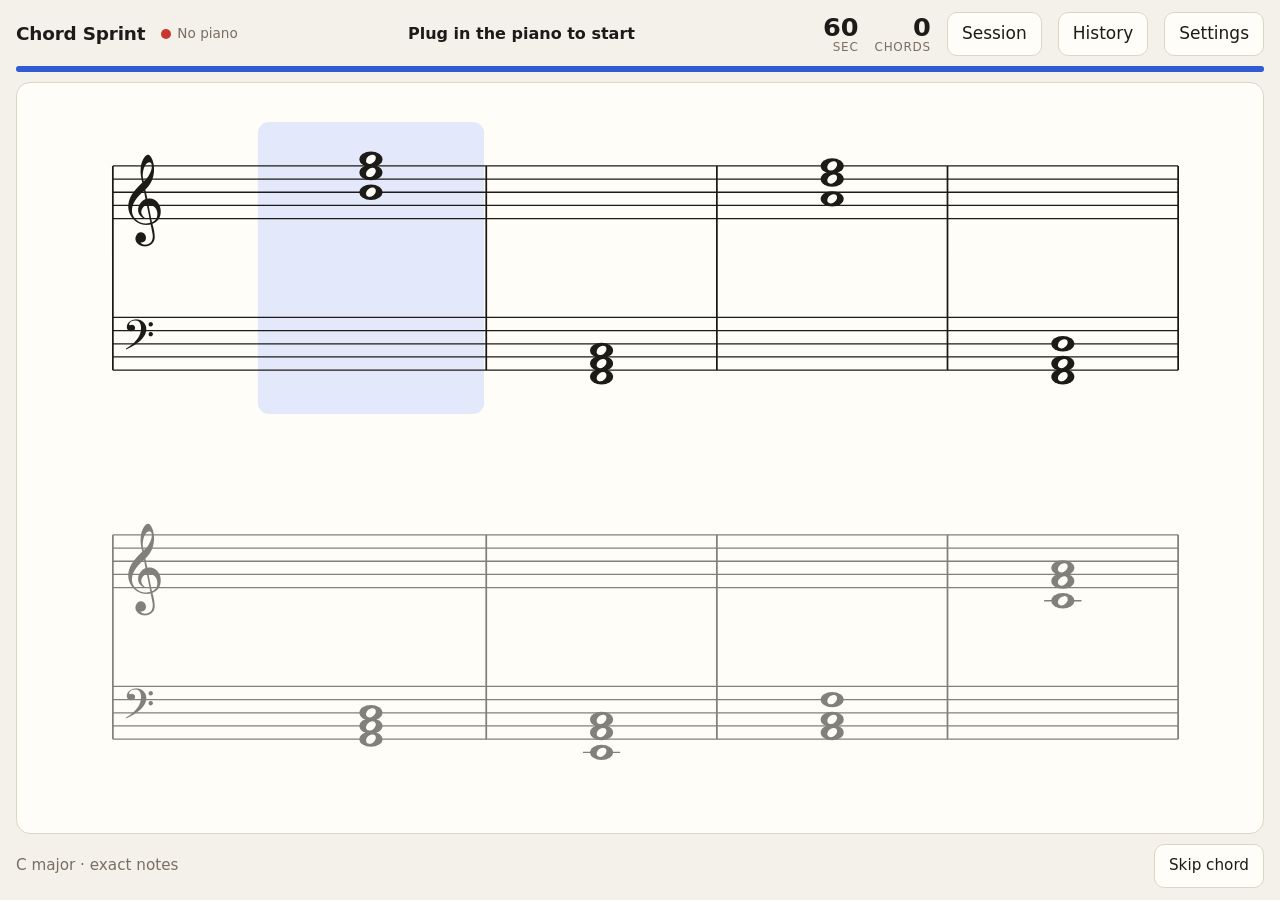
==== chord-sprint/index.html @ c919174d "Piano Practice iPad app: Score Stand + Chord Sprint in one app with USB MIDI and session recording -" ====
<!doctype html>
<html lang="en"><head><meta charset="utf-8">
<meta name="viewport" content="width=device-width,initial-scale=1,viewport-fit=cover,user-scalable=no">
<!-- Only our own files may load; no inline script or style. -->
<meta http-equiv="Content-Security-Policy" content="default-src 'none'; script-src 'self'; style-src 'self'; img-src 'self' data:; base-uri 'none'; form-action 'none'; object-src 'none'">
<meta name="referrer" content="no-referrer">
<title>Chord Sprint</title>
<link rel="stylesheet" href="sprint.css">
</head><body>
<div class="app">
  <header>
    <button id="musicbtn" hidden>‹ Music</button>
    <h1>Chord Sprint</h1>
    <div class="dev" id="dev"><span class="dot" id="dot"></span><span id="devname">No piano</span></div>
    <div class="status" id="status"></div>
    <div class="stat"><span class="big" id="time">60</span><span class="lbl">sec</span></div>
    <div class="stat"><span class="big" id="score">0</span><span class="lbl">chords</span></div>
    <button class="rec" id="rec" hidden><i></i><span id="rectext">0:00</span></button>
    <button id="sessbtn">Session</button>
    <button id="histbtn">History</button>
    <button id="gear" aria-label="Settings">Settings</button>
  </header>
  <div class="bar"><i id="timebar"></i></div>
  <div class="sheet" id="sheet"></div>
  <div class="foot"><span id="keyline"></span><span><button id="finish" hidden>Finish round</button> <button id="skip">Skip chord</button></span></div>
</div>

<div class="overlay" id="settings" hidden><div class="card">
  <h2>Settings</h2>
  <div class="row"><span class="lbl">Keys (each line picks one)</span><div class="chips" id="o-keys"></div></div>
  <div class="row"><span class="lbl">Chords</span><div class="chips" id="o-degs"></div></div>
  <div class="row"><span class="lbl">Inversions</span><div class="chips" id="o-inv"></div></div>
  <div class="row"><span class="lbl">Clef</span><div class="chips" id="o-clef"></div></div>
  <div class="row"><span class="lbl">Notes must be</span><div class="chips" id="o-exact"></div>
    <p class="hint">Exact means the same notes and octave as written. Any octave accepts the right three notes anywhere.</p></div>
  <div class="row"><span class="lbl">Round</span><div class="chips" id="o-dur"></div></div>
  <div class="actions"><button class="primary" id="o-done">Done</button></div>
</div></div>

<div class="overlay" id="session" hidden><div class="card">
  <h2>Practice session</h2>
  <p class="hint" id="s-hint">Records every note you play (timing, loudness, pedal) until you press Stop, including Chord Sprint rounds. It keeps recording while you read music in the Music screen; just keep the iPad awake and this app open. Afterwards, tap Share on the session and send the file to Claude.</p>
  <div><button class="primary big-btn" id="s-toggle">Start recording</button><span class="recnow" id="s-now"></span></div>
  <div id="s-list"></div>
  <div class="actions"><button id="s-done">Done</button></div>
</div></div>

<div class="overlay" id="history" hidden><div class="card hist">
  <h2>History</h2>
  <div id="h-body"></div>
  <div class="actions"><button class="primary" id="h-done">Done</button></div>
</div></div>

<div class="overlay" id="results" hidden><div class="card">
  <h2 id="r-title">Time!</h2>
  <div class="res"><div><b id="r-score">0</b>chords</div><div><b id="r-avg">0</b>sec each</div><div><b id="r-acc">0</b>first try</div></div>
  <p class="hint" id="r-best"></p>
  <div id="r-slowwrap"><span class="lbl">Slowest this round (they'll come up more)</span><div class="slow" id="r-slow"></div></div>
  <div class="actions"><button id="r-hist">History</button><button id="r-settings">Settings</button><button class="primary" id="r-again">Play again</button></div>
</div></div>

<script src="sprint.js"></script>
</body></html>
---- chord-sprint/sprint.css ----
/* Chord Sprint: read a line of triads on the grand staff, play each one on the piano.
   Input arrives as raw MIDI from the iPad app (window.midiIn) or from Web MIDI in desktop Chrome. */
:root{
  --bg:#f4f1ea; --paper:#fffdf8; --ink:#1d1b18; --muted:#776f63; --line:#ddd5c6;
  --accent:#2f5bd3; --accent-soft:#e3e9fb; --ok:#1f8a4c; --ok-soft:#dcf0e3; --bad:#c8372d; --bad-soft:#f8dedb;
  --body:system-ui,-apple-system,"Segoe UI",Roboto,sans-serif;
  --music:"Apple Symbols","Segoe UI Symbol","Noto Music","Bravura Text",serif;
}
@media (prefers-color-scheme:dark){:root:not([data-theme="light"]){
  --bg:#15140f; --paper:#1e1c17; --ink:#ece7dc; --muted:#a39b8d; --line:#3a362e;
  --accent:#86a3f5; --accent-soft:#232c45; --ok:#5fc48c; --ok-soft:#1b3326; --bad:#f08077; --bad-soft:#47221f; color-scheme:dark}}
:root[data-theme="dark"]{
  --bg:#15140f; --paper:#1e1c17; --ink:#ece7dc; --muted:#a39b8d; --line:#3a362e;
  --accent:#86a3f5; --accent-soft:#232c45; --ok:#5fc48c; --ok-soft:#1b3326; --bad:#f08077; --bad-soft:#47221f; color-scheme:dark}
*{box-sizing:border-box}
[hidden]{display:none!important}
html,body{height:100%}
body{margin:0;background:var(--bg);color:var(--ink);font-family:var(--body);font-size:17px;line-height:1.4;
  padding:max(12px,env(safe-area-inset-top)) max(16px,env(safe-area-inset-right)) max(12px,env(safe-area-inset-bottom)) max(16px,env(safe-area-inset-left));
  -webkit-user-select:none;user-select:none;-webkit-tap-highlight-color:transparent;overflow:hidden}
.app{height:100%;display:grid;grid-template-rows:auto 6px 1fr auto;gap:10px;max-width:1400px;margin:0 auto}
header{display:flex;align-items:center;gap:16px;min-height:44px}
header h1{font-size:1.15rem;font-weight:650;margin:0;letter-spacing:-.01em}
.status{flex:1;text-align:center;color:var(--muted);font-size:1rem}
.status b{color:var(--ink)}
.big{font-size:1.6rem;font-weight:650;font-variant-numeric:tabular-nums;color:var(--ink);min-width:3ch;text-align:right}
.lbl{font-size:.75rem;color:var(--muted);text-transform:uppercase;letter-spacing:.06em}
.stat{display:flex;flex-direction:column;align-items:flex-end;line-height:1.1}
.dev{display:flex;align-items:center;gap:6px;font-size:.85rem;color:var(--muted);max-width:180px;white-space:nowrap;overflow:hidden;text-overflow:ellipsis}
.dot{width:10px;height:10px;border-radius:50%;background:var(--bad);flex:none}
.dot.on{background:var(--ok)}
button{font:inherit;color:var(--ink);background:var(--paper);border:1px solid var(--line);border-radius:10px;padding:8px 14px;min-height:44px;touch-action:manipulation;cursor:pointer}
button.primary{background:var(--accent);border-color:var(--accent);color:#fff;font-weight:600}
.bar{height:6px;background:var(--line);border-radius:3px;overflow:hidden}
.bar i{display:block;height:100%;width:100%;background:var(--accent);transform-origin:left;transition:transform .2s linear}
.sheet{background:var(--paper);border:1px solid var(--line);border-radius:14px;padding:6px 8px;display:flex;flex-direction:column;justify-content:space-evenly;min-height:0;overflow:hidden}
.sheet svg{width:100%;height:auto;max-height:50%;display:block}
.sheet .next{opacity:.55}
.foot{display:flex;justify-content:space-between;align-items:center;gap:12px;color:var(--muted);font-size:.95rem}
svg line{stroke:var(--ink);stroke-width:1.2}
svg line.bl{stroke-width:1.6}
svg line.end{stroke-width:4}
svg .clef,svg .acc{fill:var(--ink);font-family:var(--music)}
svg .hd{fill:var(--ink)} svg .hole{fill:var(--paper)}
svg .curbar{fill:var(--accent-soft)}
svg .badbar{fill:var(--bad-soft)}
svg .ok .hd,svg .ok .acc{fill:var(--ok)}
svg .held .hd{fill:var(--accent)}
svg .wrong .hd,svg .wrong .acc{fill:var(--bad)} svg .wrong line{stroke:var(--bad)}
svg .name{fill:var(--ok);font:600 22px var(--body);text-anchor:middle}
svg .name.skip{fill:var(--bad)}
svg .roman{fill:var(--muted);font:500 17px var(--body);text-anchor:middle}
.overlay{position:fixed;inset:0;background:rgba(0,0,0,.35);display:grid;place-items:center;padding:16px;z-index:5}
.card{background:var(--paper);border:1px solid var(--line);border-radius:18px;padding:22px 24px;width:min(640px,100%);max-height:100%;overflow:auto;display:grid;gap:16px}
.card h2{margin:0;font-size:1.4rem}
.row{display:grid;gap:6px}
.chips{display:flex;flex-wrap:wrap;gap:8px}
.chips button{min-width:52px;padding:6px 12px}
.chips button[aria-pressed="true"]{background:var(--accent);border-color:var(--accent);color:#fff;font-weight:600}
.hint{color:var(--muted);font-size:.9rem;margin:0}
.res{display:grid;grid-template-columns:repeat(3,1fr);gap:10px;text-align:center}
.res div{background:var(--bg);border-radius:12px;padding:10px}
.res b{display:block;font-size:2rem;font-variant-numeric:tabular-nums}
.slow{display:grid;grid-template-columns:repeat(3,1fr);gap:10px}
.slow figure{margin:0;background:var(--bg);border-radius:12px;padding:6px;text-align:center;font-size:.9rem}
.slow svg{width:100%;height:auto}
.actions{display:flex;gap:10px;justify-content:flex-end}
.hist svg{width:100%;height:auto}
.hist .ax{fill:var(--muted);font:13px var(--body)}
.hist .grid{stroke:var(--line);stroke-width:1}
.hist polyline{fill:none;stroke:var(--accent);stroke-width:2.5}
.hist circle{fill:var(--accent)}
table{width:100%;border-collapse:collapse;font-size:.9rem;font-variant-numeric:tabular-nums}
th,td{text-align:left;padding:6px 4px;border-bottom:1px solid var(--line)}
th{color:var(--muted);font-weight:500;font-size:.8rem;text-transform:uppercase;letter-spacing:.04em}
.rec{display:flex;align-items:center;gap:6px;color:var(--bad);font-weight:600;font-variant-numeric:tabular-nums;font-size:.95rem;background:none;border:none;padding:0 4px;min-height:44px}
.rec i{width:11px;height:11px;border-radius:50%;background:var(--bad);animation:pulse 1.4s infinite}
@keyframes pulse{50%{opacity:.25}}
.big-btn{font-size:1.15rem;padding:14px 22px}
.big-btn.stop{background:var(--bad);border-color:var(--bad);color:#fff;font-weight:600}
.recnow{color:var(--bad);font-weight:600;margin-left:12px;font-variant-numeric:tabular-nums}
td button{min-height:36px;padding:4px 10px;font-size:.85rem}
@keyframes shake{25%{transform:translateX(-4px)}75%{transform:translateX(4px)}}
.shake{animation:shake .18s 2}
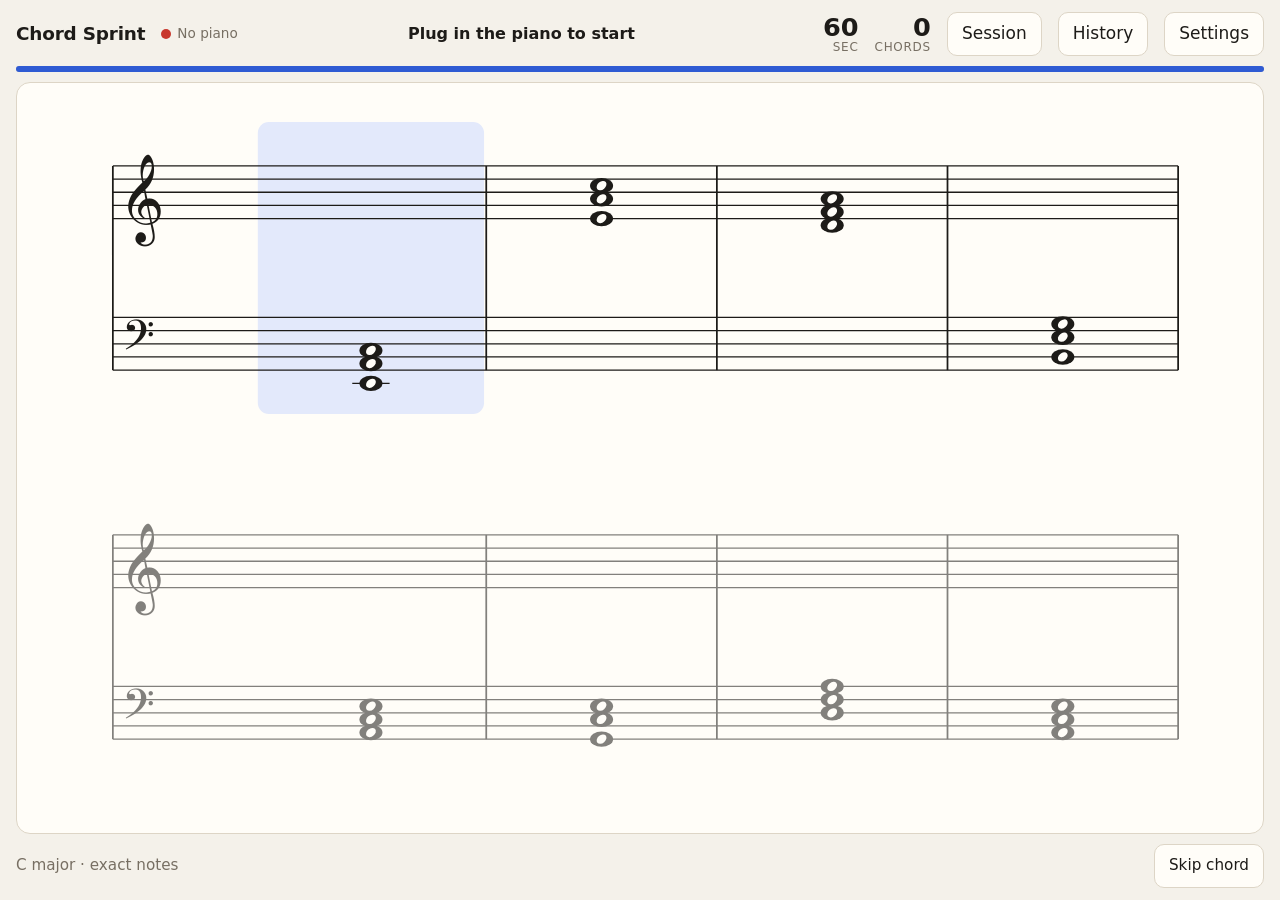
==== commit 19359d9a: "Fix Safari blob storage sync error; Chord Sprint feedback fixes and progressions mode - db.js: store" ====
--- a/chord-sprint/index.html
+++ b/chord-sprint/index.html
@@ -13,7 +13,7 @@
     <h1>Chord Sprint</h1>
     <div class="dev" id="dev"><span class="dot" id="dot"></span><span id="devname">No piano</span></div>
     <div class="status" id="status"></div>
-    <div class="stat"><span class="big" id="time">60</span><span class="lbl">sec</span></div>
+    <div class="stat"><span class="big" id="time">60</span><span class="lbl" id="timelbl">sec</span></div>
     <div class="stat"><span class="big" id="score">0</span><span class="lbl">chords</span></div>
     <button class="rec" id="rec" hidden><i></i><span id="rectext">0:00</span></button>
     <button id="sessbtn">Session</button>
@@ -28,6 +28,8 @@
 <div class="overlay" id="settings" hidden><div class="card">
   <h2>Settings</h2>
   <div class="row"><span class="lbl">Keys (each line picks one)</span><div class="chips" id="o-keys"></div></div>
+  <div class="row"><span class="lbl">Chords come</span><div class="chips" id="o-mode"></div>
+    <p class="hint">Progressions: each line is a common progression (like I–V–vi–IV) in smooth inversions, the way your hands move in real songs.</p></div>
   <div class="row"><span class="lbl">Chords</span><div class="chips" id="o-degs"></div></div>
   <div class="row"><span class="lbl">Inversions</span><div class="chips" id="o-inv"></div></div>
   <div class="row"><span class="lbl">Clef</span><div class="chips" id="o-clef"></div></div>
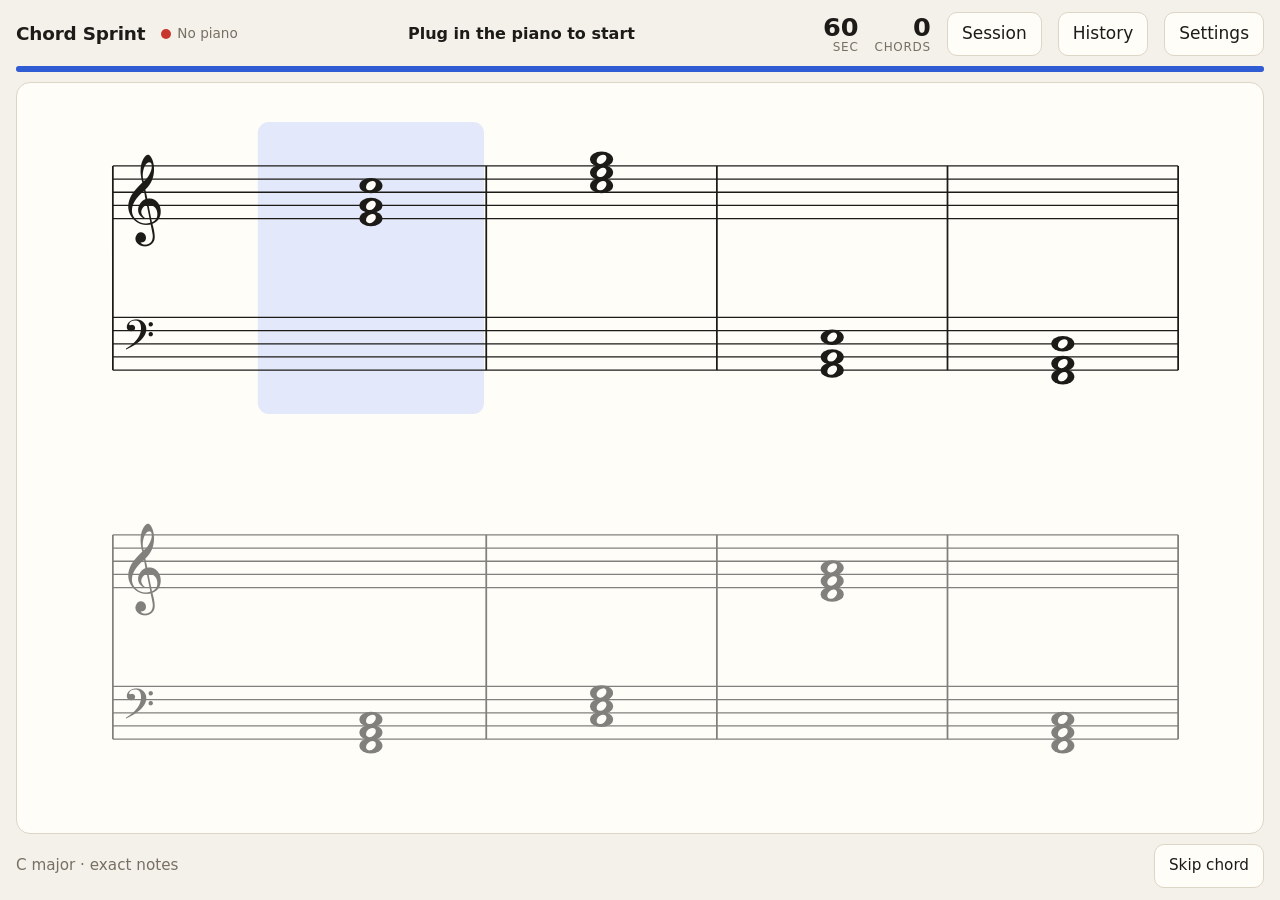
==== commit ed28d376: "Woodshed: one screen switcher (Music, Chord Sprint, Sessions) on every screen Sessions becomes its o" ====
--- a/chord-sprint/index.html
+++ b/chord-sprint/index.html
@@ -9,14 +9,15 @@
 </head><body>
 <div class="app">
   <header>
-    <button id="musicbtn" hidden>‹ Music</button>
-    <h1>Chord Sprint</h1>
+    <nav class="switch" id="appnav" aria-label="Screens" hidden><button data-go="music">Music</button><button class="on" aria-current="page">Chord Sprint</button><button data-go="sessions">Sessions</button></nav>
+    <h1 id="title">Chord Sprint</h1>
     <div class="dev" id="dev"><span class="dot" id="dot"></span><span id="devname">No piano</span></div>
     <div class="status" id="status"></div>
     <div class="stat"><span class="big" id="time">60</span><span class="lbl" id="timelbl">sec</span></div>
     <div class="stat"><span class="big" id="score">0</span><span class="lbl">chords</span></div>
     <button class="rec" id="rec" hidden><i></i><span id="rectext">0:00</span></button>
     <button id="sessbtn">Session</button>
+    <button class="apprec" id="apprec" hidden>● Record</button>
     <button id="histbtn">History</button>
     <button id="gear" aria-label="Settings">Settings</button>
   </header>
--- a/chord-sprint/sprint.css
+++ b/chord-sprint/sprint.css
@@ -73,6 +73,10 @@
 table{width:100%;border-collapse:collapse;font-size:.9rem;font-variant-numeric:tabular-nums}
 th,td{text-align:left;padding:6px 4px;border-bottom:1px solid var(--line)}
 th{color:var(--muted);font-weight:500;font-size:.8rem;text-transform:uppercase;letter-spacing:.04em}
+.switch{display:inline-flex;background:var(--line);border-radius:12px;padding:3px;gap:2px;flex:none}
+.switch button{border:none;background:transparent;border-radius:9px;min-height:40px;padding:8px 16px;color:var(--muted);font-weight:500}
+.switch button.on{background:var(--paper);color:var(--ink);font-weight:600;box-shadow:0 1px 3px rgba(0,0,0,.12)}
+.apprec{color:var(--bad);font-weight:600}
 .rec{display:flex;align-items:center;gap:6px;color:var(--bad);font-weight:600;font-variant-numeric:tabular-nums;font-size:.95rem;background:none;border:none;padding:0 4px;min-height:44px}
 .rec i{width:11px;height:11px;border-radius:50%;background:var(--bad);animation:pulse 1.4s infinite}
 @keyframes pulse{50%{opacity:.25}}
@@ -82,3 +86,14 @@
 td button{min-height:36px;padding:4px 10px;font-size:.85rem}
 @keyframes shake{25%{transform:translateX(-4px)}75%{transform:translateX(4px)}}
 .shake{animation:shake .18s 2}
+header h1,header button{white-space:nowrap}
+/* Portrait iPad: the status line drops below the header buttons. */
+@media (max-width:900px){
+  header{flex-wrap:wrap;row-gap:2px}
+  .status{order:10;flex-basis:100%;min-height:1.4em}
+  #devname{display:none}
+  header{gap:10px}
+  .switch button{padding:8px 12px}
+  #gear{font-size:0;padding:0 12px}
+  #gear::before{content:"⚙";font-size:1.3rem}
+}
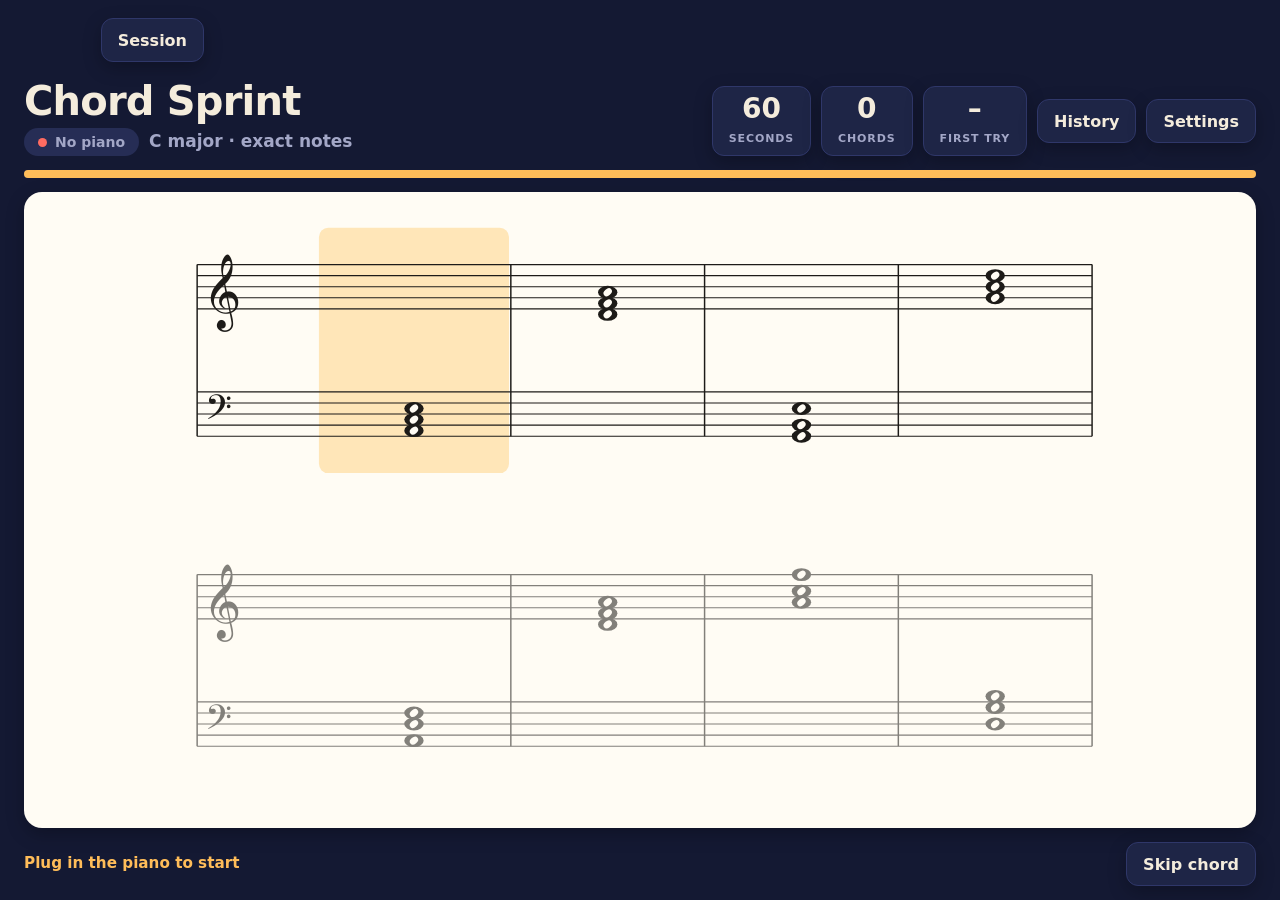
==== commit 111e5612: "Woodshed: Dusk look shared by Music, Chord Sprint and Sessions - theme.css holds the colors and type" ====
--- a/chord-sprint/index.html
+++ b/chord-sprint/index.html
@@ -5,25 +5,35 @@
 <meta http-equiv="Content-Security-Policy" content="default-src 'none'; script-src 'self'; style-src 'self'; img-src 'self' data:; base-uri 'none'; form-action 'none'; object-src 'none'">
 <meta name="referrer" content="no-referrer">
 <title>Chord Sprint</title>
+<link rel="stylesheet" href="../theme.css">
 <link rel="stylesheet" href="sprint.css">
 </head><body>
 <div class="app">
-  <header>
+  <header class="appbar">
+    <div class="brand" id="brand" hidden><img src="../icons/woodshed-mark.png" alt=""><span>Woodshed</span></div>
     <nav class="switch" id="appnav" aria-label="Screens" hidden><button data-go="music">Music</button><button class="on" aria-current="page">Chord Sprint</button><button data-go="sessions">Sessions</button></nav>
-    <h1 id="title">Chord Sprint</h1>
-    <div class="dev" id="dev"><span class="dot" id="dot"></span><span id="devname">No piano</span></div>
-    <div class="status" id="status"></div>
-    <div class="stat"><span class="big" id="time">60</span><span class="lbl" id="timelbl">sec</span></div>
-    <div class="stat"><span class="big" id="score">0</span><span class="lbl">chords</span></div>
-    <button class="rec" id="rec" hidden><i></i><span id="rectext">0:00</span></button>
-    <button id="sessbtn">Session</button>
-    <button class="apprec" id="apprec" hidden>● Record</button>
-    <button id="histbtn">History</button>
-    <button id="gear" aria-label="Settings">Settings</button>
+    <div class="appbar-end">
+      <button class="rec" id="rec" hidden><i></i><span id="rectext">0:00</span></button>
+      <button id="sessbtn">Session</button>
+      <button class="rec-btn" id="apprec" hidden>Record</button>
+    </div>
   </header>
+  <div class="page-head">
+    <div>
+      <h1 id="title">Chord Sprint</h1>
+      <p class="sub"><span class="chip" id="dev"><span class="dot" id="dot"></span><span id="devname">No piano</span></span><span id="keyline"></span></p>
+    </div>
+    <div class="stats">
+      <div class="stat-card"><b id="time">60</b><span id="timelbl">seconds</span></div>
+      <div class="stat-card"><b id="score">0</b><span>chords</span></div>
+      <div class="stat-card"><b id="acc">–</b><span>first try</span></div>
+      <button id="histbtn">History</button>
+      <button id="gear" aria-label="Settings">Settings</button>
+    </div>
+  </div>
   <div class="bar"><i id="timebar"></i></div>
   <div class="sheet" id="sheet"></div>
-  <div class="foot"><span id="keyline"></span><span><button id="finish" hidden>Finish round</button> <button id="skip">Skip chord</button></span></div>
+  <div class="foot"><span class="status" id="status"></span><span class="foot-btns"><button id="skip">Skip chord</button><button id="finish" hidden>End round</button></span></div>
 </div>
 
 <div class="overlay" id="settings" hidden><div class="card">
--- a/theme.css
+++ b/theme.css
@@ -0,0 +1,74 @@
+/* Woodshed look, shared by Music/Sessions (app.css) and Chord Sprint (sprint.css).
+   Colors come from the app icon: an indigo evening sky, lamplight amber, the warm red of the shed.
+   One deliberately dark theme: it's used at the piano, often in the evening. Music always sits on light paper. */
+:root {
+  --bg: #141933;
+  --surface: #1e2546;
+  --raised: #283058;
+  --well: #262d55;
+  --line: #2f3769;
+  --ink: #f4ecdc;
+  --muted: #a3a7c7;
+  --accent: #ffbd59;          /* lamplight */
+  --accent-ink: #2b1a05;
+  --accent-soft: rgba(255, 189, 89, 0.16);
+  --dusk: #e0766a;            /* sunset, used for Chord Sprint time in session timelines */
+  --ok: #6fd49a;
+  --bad: #ff6b61;
+  --rec: #ff5d55;
+  --rec-bg: #3a2340;
+  --rec-ink: #ffb3ad;
+  --paper: #fffcf4;
+  --paper-ink: #1d1b18;
+  --feature: linear-gradient(110deg, #2b3270, #7b4b78 60%, #c86a66);
+  --lift: 0 6px 18px rgba(0, 0, 0, 0.25);
+  --r: 18px;
+  --r-sm: 12px;
+  --display: ui-rounded, "SF Pro Rounded", "Nunito", system-ui, sans-serif;
+  --body: ui-rounded, "SF Pro Rounded", "Nunito", -apple-system, system-ui, sans-serif;
+  color-scheme: dark;
+}
+
+/* ---------- App bar: the same on every screen ---------- */
+.appbar { display: flex; align-items: center; gap: 16px; min-height: 52px; }
+.brand { display: flex; align-items: center; gap: 10px; font: 800 20px var(--display); letter-spacing: -0.01em; color: var(--ink); min-width: 180px; white-space: nowrap; }
+.brand img { width: 34px; height: 34px; border-radius: 9px; display: block; }
+.appbar .switch { margin: 0 auto; }
+.appbar-end { min-width: 180px; display: flex; justify-content: flex-end; gap: 8px; align-items: center; }
+.switch { display: inline-flex; gap: 4px; padding: 4px; border-radius: 999px; background: var(--well); }
+.switch button {
+  border: 0; background: none; border-radius: 999px; padding: 9px 20px; min-height: 40px;
+  color: var(--muted); font: 700 16px var(--body); cursor: pointer; white-space: nowrap;
+}
+.switch button.on { background: var(--accent); color: var(--accent-ink); box-shadow: var(--lift); cursor: default; }
+.rec-btn {
+  border: 0; border-radius: 999px; padding: 9px 18px; min-height: 40px; cursor: pointer;
+  background: var(--rec-bg); color: var(--rec-ink); font: 800 16px var(--body);
+  display: inline-flex; align-items: center; gap: 8px; white-space: nowrap;
+}
+.rec-btn::before { content: ""; width: 10px; height: 10px; border-radius: 50%; background: var(--rec); }
+
+/* ---------- Page heading ---------- */
+.page-head { display: flex; align-items: flex-end; justify-content: space-between; gap: 16px; flex-wrap: wrap; }
+.page-head h1 { margin: 0; font: 800 40px/1.05 var(--display); letter-spacing: -0.02em; color: var(--ink); text-wrap: balance; }
+.page-head .sub { margin: 6px 0 0; color: var(--muted); display: flex; align-items: center; gap: 10px; flex-wrap: wrap; }
+
+.pills { display: flex; gap: 4px; }
+.pills button { border: 0; background: none; border-radius: 999px; padding: 8px 16px; min-height: 40px; color: var(--muted); font: 700 16px var(--body); cursor: pointer; }
+.pills button.on { background: var(--ink); color: var(--bg); }
+
+.chip { display: inline-flex; align-items: center; gap: 8px; padding: 6px 14px; border-radius: 999px; background: var(--well); color: var(--muted); font: 700 14px var(--body); white-space: nowrap; }
+.chip .dot { width: 9px; height: 9px; border-radius: 50%; background: var(--bad); }
+.chip .dot.on { background: var(--ok); }
+
+.stat-card { background: var(--surface); border: 1px solid var(--line); border-radius: var(--r-sm); box-shadow: var(--lift); padding: 6px 16px; text-align: center; min-width: 88px; }
+.stat-card b { display: block; font: 800 28px/1.15 var(--display); font-variant-numeric: tabular-nums; color: var(--ink); }
+.stat-card span { font: 800 11px var(--body); letter-spacing: 0.08em; text-transform: uppercase; color: var(--muted); }
+
+@media (max-width: 900px) {
+  .brand { min-width: 0; }
+  .brand span { display: none; }
+  .appbar-end { min-width: 0; }
+  .switch button { padding: 9px 14px; }
+  .page-head h1 { font-size: 32px; }
+}
--- a/chord-sprint/sprint.css
+++ b/chord-sprint/sprint.css
@@ -1,39 +1,29 @@
 /* Chord Sprint: read a line of triads on the grand staff, play each one on the piano.
    Input arrives as raw MIDI from the iPad app (window.midiIn) or from Web MIDI in desktop Chrome. */
-:root{
-  --bg:#f4f1ea; --paper:#fffdf8; --ink:#1d1b18; --muted:#776f63; --line:#ddd5c6;
-  --accent:#2f5bd3; --accent-soft:#e3e9fb; --ok:#1f8a4c; --ok-soft:#dcf0e3; --bad:#c8372d; --bad-soft:#f8dedb;
-  --body:system-ui,-apple-system,"Segoe UI",Roboto,sans-serif;
-  --music:"Apple Symbols","Segoe UI Symbol","Noto Music","Bravura Text",serif;
-}
-@media (prefers-color-scheme:dark){:root:not([data-theme="light"]){
-  --bg:#15140f; --paper:#1e1c17; --ink:#ece7dc; --muted:#a39b8d; --line:#3a362e;
-  --accent:#86a3f5; --accent-soft:#232c45; --ok:#5fc48c; --ok-soft:#1b3326; --bad:#f08077; --bad-soft:#47221f; color-scheme:dark}}
-:root[data-theme="dark"]{
-  --bg:#15140f; --paper:#1e1c17; --ink:#ece7dc; --muted:#a39b8d; --line:#3a362e;
-  --accent:#86a3f5; --accent-soft:#232c45; --ok:#5fc48c; --ok-soft:#1b3326; --bad:#f08077; --bad-soft:#47221f; color-scheme:dark}
+/* Colors and fonts come from ../theme.css (shared with the Music and Sessions screens).
+   The music itself is drawn on light paper, so .sheet and the results figures switch to paper colors. */
+:root{--music:"Apple Symbols","Segoe UI Symbol","Noto Music","Bravura Text",serif;--bad-soft:rgba(255,107,97,.18)}
+.sheet,.slow figure{--ink:var(--paper-ink);--paper:#fffcf4;--muted:#776f63;--line:#ddd5c6;--accent:#c97a12;--accent-soft:#ffe6b8;
+  --ok:#1f8a4c;--bad:#c8372d;--bad-soft:#f8dedb;color:var(--paper-ink)}
 *{box-sizing:border-box}
 [hidden]{display:none!important}
 html,body{height:100%}
-body{margin:0;background:var(--bg);color:var(--ink);font-family:var(--body);font-size:17px;line-height:1.4;
-  padding:max(12px,env(safe-area-inset-top)) max(16px,env(safe-area-inset-right)) max(12px,env(safe-area-inset-bottom)) max(16px,env(safe-area-inset-left));
+body{margin:0;background:var(--bg);color:var(--ink);font:500 17px/1.4 var(--body);
+  padding:max(14px,env(safe-area-inset-top)) max(24px,env(safe-area-inset-right)) max(14px,env(safe-area-inset-bottom)) max(24px,env(safe-area-inset-left));
   -webkit-user-select:none;user-select:none;-webkit-tap-highlight-color:transparent;overflow:hidden}
-.app{height:100%;display:grid;grid-template-rows:auto 6px 1fr auto;gap:10px;max-width:1400px;margin:0 auto}
-header{display:flex;align-items:center;gap:16px;min-height:44px}
-header h1{font-size:1.15rem;font-weight:650;margin:0;letter-spacing:-.01em}
-.status{flex:1;text-align:center;color:var(--muted);font-size:1rem}
-.status b{color:var(--ink)}
-.big{font-size:1.6rem;font-weight:650;font-variant-numeric:tabular-nums;color:var(--ink);min-width:3ch;text-align:right}
-.lbl{font-size:.75rem;color:var(--muted);text-transform:uppercase;letter-spacing:.06em}
-.stat{display:flex;flex-direction:column;align-items:flex-end;line-height:1.1}
-.dev{display:flex;align-items:center;gap:6px;font-size:.85rem;color:var(--muted);max-width:180px;white-space:nowrap;overflow:hidden;text-overflow:ellipsis}
-.dot{width:10px;height:10px;border-radius:50%;background:var(--bad);flex:none}
-.dot.on{background:var(--ok)}
-button{font:inherit;color:var(--ink);background:var(--paper);border:1px solid var(--line);border-radius:10px;padding:8px 14px;min-height:44px;touch-action:manipulation;cursor:pointer}
-button.primary{background:var(--accent);border-color:var(--accent);color:#fff;font-weight:600}
-.bar{height:6px;background:var(--line);border-radius:3px;overflow:hidden}
+.app{height:100%;display:grid;grid-template-rows:auto auto 8px 1fr auto;gap:14px;max-width:1400px;margin:0 auto}
+button{font:700 16px var(--body);color:var(--ink);background:var(--surface);border:1px solid var(--line);border-radius:var(--r-sm);padding:8px 16px;min-height:44px;touch-action:manipulation;cursor:pointer;box-shadow:var(--lift)}
+button.primary{background:var(--accent);border-color:var(--accent);color:var(--accent-ink);font-weight:800}
+.lbl{font:800 12px var(--body);color:var(--muted);text-transform:uppercase;letter-spacing:.07em}
+.stats{display:flex;gap:10px;align-items:stretch}
+.stats>button{align-self:center}
+#keyline{font-weight:600}
+.status{color:var(--muted);font-weight:600}
+.status b{color:var(--accent);font-weight:800}
+.foot-btns{display:flex;gap:10px}
+.bar{height:8px;background:var(--well);border-radius:4px;overflow:hidden}
 .bar i{display:block;height:100%;width:100%;background:var(--accent);transform-origin:left;transition:transform .2s linear}
-.sheet{background:var(--paper);border:1px solid var(--line);border-radius:14px;padding:6px 8px;display:flex;flex-direction:column;justify-content:space-evenly;min-height:0;overflow:hidden}
+.sheet{background:var(--paper);border:0;border-radius:var(--r);box-shadow:var(--lift);padding:8px 16px;display:flex;flex-direction:column;justify-content:space-evenly;min-height:0;overflow:hidden}
 .sheet svg{width:100%;height:auto;max-height:50%;display:block}
 .sheet .next{opacity:.55}
 .foot{display:flex;justify-content:space-between;align-items:center;gap:12px;color:var(--muted);font-size:.95rem}
@@ -50,19 +40,20 @@
 svg .name{fill:var(--ok);font:600 22px var(--body);text-anchor:middle}
 svg .name.skip{fill:var(--bad)}
 svg .roman{fill:var(--muted);font:500 17px var(--body);text-anchor:middle}
-.overlay{position:fixed;inset:0;background:rgba(0,0,0,.35);display:grid;place-items:center;padding:16px;z-index:5}
-.card{background:var(--paper);border:1px solid var(--line);border-radius:18px;padding:22px 24px;width:min(640px,100%);max-height:100%;overflow:auto;display:grid;gap:16px}
-.card h2{margin:0;font-size:1.4rem}
+.overlay{position:fixed;inset:0;background:rgba(8,10,25,.6);display:grid;place-items:center;padding:16px;z-index:5}
+.card{background:var(--surface);border:1px solid var(--line);border-radius:var(--r);box-shadow:var(--lift);padding:22px 24px;width:min(640px,100%);max-height:100%;overflow:auto;display:grid;gap:16px}
+.card h2{margin:0;font:800 1.6rem var(--display)}
 .row{display:grid;gap:6px}
 .chips{display:flex;flex-wrap:wrap;gap:8px}
 .chips button{min-width:52px;padding:6px 12px}
-.chips button[aria-pressed="true"]{background:var(--accent);border-color:var(--accent);color:#fff;font-weight:600}
+.chips button{box-shadow:none;background:var(--well);border-color:transparent;color:var(--muted)}
+.chips button[aria-pressed="true"]{background:var(--accent);border-color:var(--accent);color:var(--accent-ink);font-weight:800}
 .hint{color:var(--muted);font-size:.9rem;margin:0}
 .res{display:grid;grid-template-columns:repeat(3,1fr);gap:10px;text-align:center}
-.res div{background:var(--bg);border-radius:12px;padding:10px}
-.res b{display:block;font-size:2rem;font-variant-numeric:tabular-nums}
+.res div{background:var(--well);border-radius:var(--r-sm);padding:10px}
+.res b{display:block;font:800 2.1rem var(--display);font-variant-numeric:tabular-nums;color:var(--accent)}
 .slow{display:grid;grid-template-columns:repeat(3,1fr);gap:10px}
-.slow figure{margin:0;background:var(--bg);border-radius:12px;padding:6px;text-align:center;font-size:.9rem}
+.slow figure{margin:0;background:var(--paper);border-radius:12px;padding:6px;text-align:center;font-size:.9rem}
 .slow svg{width:100%;height:auto}
 .actions{display:flex;gap:10px;justify-content:flex-end}
 .hist svg{width:100%;height:auto}
@@ -73,27 +64,21 @@
 table{width:100%;border-collapse:collapse;font-size:.9rem;font-variant-numeric:tabular-nums}
 th,td{text-align:left;padding:6px 4px;border-bottom:1px solid var(--line)}
 th{color:var(--muted);font-weight:500;font-size:.8rem;text-transform:uppercase;letter-spacing:.04em}
-.switch{display:inline-flex;background:var(--line);border-radius:12px;padding:3px;gap:2px;flex:none}
-.switch button{border:none;background:transparent;border-radius:9px;min-height:40px;padding:8px 16px;color:var(--muted);font-weight:500}
-.switch button.on{background:var(--paper);color:var(--ink);font-weight:600;box-shadow:0 1px 3px rgba(0,0,0,.12)}
-.apprec{color:var(--bad);font-weight:600}
 .rec{display:flex;align-items:center;gap:6px;color:var(--bad);font-weight:600;font-variant-numeric:tabular-nums;font-size:.95rem;background:none;border:none;padding:0 4px;min-height:44px}
 .rec i{width:11px;height:11px;border-radius:50%;background:var(--bad);animation:pulse 1.4s infinite}
 @keyframes pulse{50%{opacity:.25}}
 .big-btn{font-size:1.15rem;padding:14px 22px}
-.big-btn.stop{background:var(--bad);border-color:var(--bad);color:#fff;font-weight:600}
+.big-btn.stop{background:var(--rec);border-color:var(--rec);color:#fff;font-weight:800}
 .recnow{color:var(--bad);font-weight:600;margin-left:12px;font-variant-numeric:tabular-nums}
 td button{min-height:36px;padding:4px 10px;font-size:.85rem}
 @keyframes shake{25%{transform:translateX(-4px)}75%{transform:translateX(4px)}}
 .shake{animation:shake .18s 2}
 header h1,header button{white-space:nowrap}
-/* Portrait iPad: the status line drops below the header buttons. */
+/* Portrait iPad: stats wrap under the title; Settings becomes a gear. */
 @media (max-width:900px){
-  header{flex-wrap:wrap;row-gap:2px}
-  .status{order:10;flex-basis:100%;min-height:1.4em}
-  #devname{display:none}
-  header{gap:10px}
-  .switch button{padding:8px 12px}
-  #gear{font-size:0;padding:0 12px}
+  .stats{gap:8px}
+  .stat-card{min-width:74px;padding:4px 10px}
+  .stat-card b{font-size:24px}
+  #gear{font-size:0;padding:0 14px}
   #gear::before{content:"⚙";font-size:1.3rem}
 }
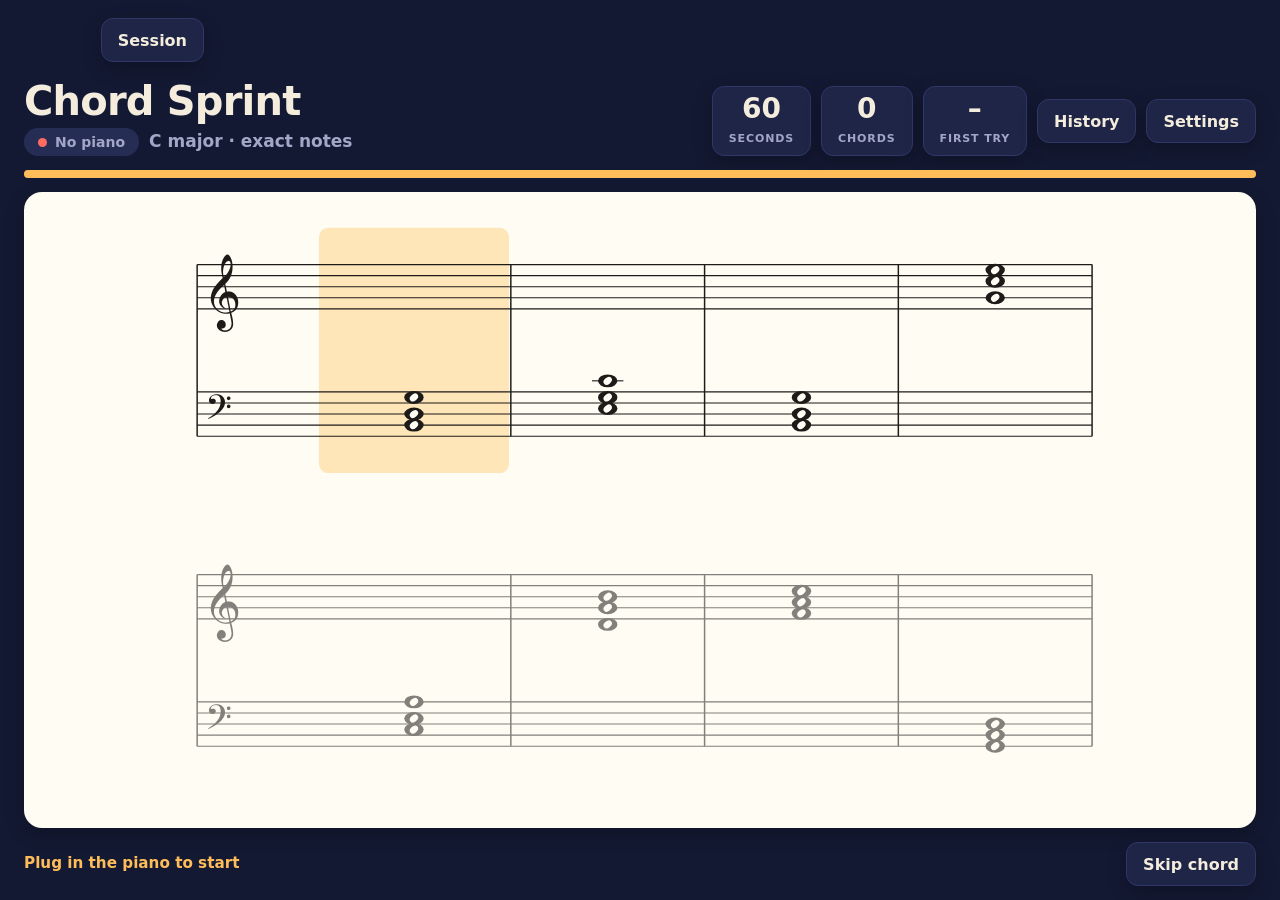
==== commit 9e6e4900: "Woodshed: built-in metronome recorded in sessions, and a flexible next-day plan The click runs nativ" ====
--- a/chord-sprint/index.html
+++ b/chord-sprint/index.html
@@ -14,6 +14,7 @@
     <nav class="switch" id="appnav" aria-label="Screens" hidden><button data-go="music">Music</button><button class="on" aria-current="page">Chord Sprint</button><button data-go="sessions">Sessions</button></nav>
     <div class="appbar-end">
       <button class="rec" id="rec" hidden><i></i><span id="rectext">0:00</span></button>
+      <button id="metbtn" hidden>♩</button>
       <button id="sessbtn">Session</button>
       <button class="rec-btn" id="apprec" hidden>Record</button>
     </div>
@@ -72,5 +73,6 @@
   <div class="actions"><button id="r-hist">History</button><button id="r-settings">Settings</button><button class="primary" id="r-again">Play again</button></div>
 </div></div>
 
+<script src="../js/practice.js"></script>
 <script src="sprint.js"></script>
 </body></html>
--- a/theme.css
+++ b/theme.css
@@ -72,3 +72,37 @@
   .switch button { padding: 9px 14px; }
   .page-head h1 { font-size: 32px; }
 }
+
+/* ---------- Metronome (iPad app): top-bar button and panel, on every screen ---------- */
+.met-btn {
+  border: 0; border-radius: 999px; padding: 9px 16px; min-height: 40px; cursor: pointer;
+  background: var(--well); color: var(--ink); font: 800 16px var(--body); white-space: nowrap;
+  font-variant-numeric: tabular-nums;
+}
+.met-btn.on { background: var(--accent); color: var(--accent-ink); }
+.met-panel {
+  border: 1px solid var(--line); border-radius: var(--r); padding: 20px 22px 18px; width: min(460px, calc(100vw - 32px));
+  background: var(--surface); color: var(--ink); box-shadow: 0 20px 60px rgba(0, 0, 0, 0.45); font-family: var(--body);
+}
+.met-panel::backdrop { background: rgba(5, 8, 20, 0.5); }
+.met-panel button { font-family: var(--body); cursor: pointer; }
+.met-head { display: flex; align-items: center; justify-content: space-between; margin-bottom: 8px; }
+.met-head h2 { margin: 0; font: 800 22px var(--display); }
+.met-close { border: 0; background: var(--well); color: var(--muted); border-radius: 999px; width: 40px; height: 40px; font-size: 16px; }
+.met-tempo { display: flex; align-items: center; justify-content: space-between; gap: 8px; margin: 6px 0 10px; }
+.met-read { text-align: center; flex: 1; }
+.met-bpm { display: block; font: 800 56px/1 var(--display); font-variant-numeric: tabular-nums; }
+.met-read span { font: 700 12px var(--body); letter-spacing: 0.06em; text-transform: uppercase; color: var(--muted); }
+.met-step { border: 0; border-radius: 999px; min-width: 52px; height: 48px; background: var(--well); color: var(--ink); font: 800 17px var(--body); }
+.met-panel input[type="range"] { width: 100%; accent-color: var(--accent); }
+.met-chips { display: flex; flex-wrap: wrap; gap: 6px; margin: 10px 0 14px; }
+.met-chip { border: 0; border-radius: 999px; padding: 6px 12px; min-height: 34px; background: var(--well); color: var(--muted); font: 700 14px var(--body); }
+.met-row { display: flex; align-items: center; justify-content: space-between; gap: 14px; margin: 10px 0; }
+.met-row input[type="range"] { max-width: 240px; }
+.met-label { color: var(--muted); font: 700 15px var(--body); }
+.met-seg { display: inline-flex; gap: 4px; padding: 4px; border-radius: 999px; background: var(--well); }
+.met-seg button { border: 0; background: none; border-radius: 999px; padding: 7px 14px; min-height: 36px; color: var(--muted); font: 700 15px var(--body); }
+.met-seg button.on { background: var(--ink); color: var(--bg); }
+.met-go { display: block; width: 100%; margin-top: 16px; border: 0; border-radius: 999px; min-height: 52px; background: var(--accent); color: var(--accent-ink); font: 800 19px var(--body) !important; }
+.met-go.on { background: var(--raised); color: var(--ink); }
+.met-note { margin: 12px 2px 0; color: var(--muted); font-size: 13px; line-height: 1.4; }
